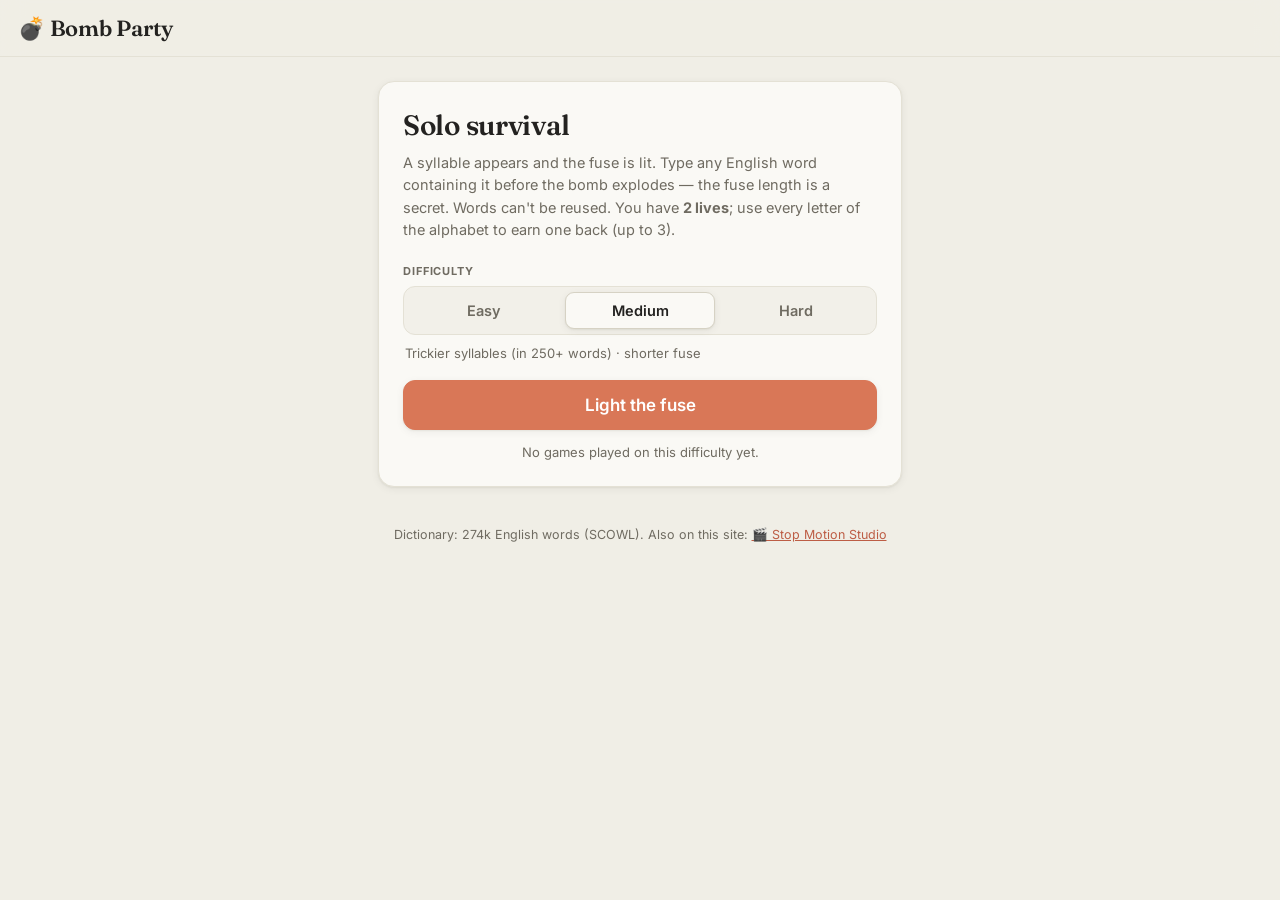
==== bombparty/index.html @ 0a611c5f "Add Bomb Party solo survival word game A new static page at bombparty/ alongside Stop Motion Studio:" ====
<!DOCTYPE html>
<html lang="en">
<head>
  <meta charset="UTF-8" />
  <meta name="viewport" content="width=device-width, initial-scale=1, viewport-fit=cover" />
  <meta name="theme-color" content="#F0EEE6" />
  <title>Bomb Party — Solo</title>
  <link rel="icon" href="data:image/svg+xml,<svg xmlns='http://www.w3.org/2000/svg' viewBox='0 0 100 100'><text y='.9em' font-size='90'>💣</text></svg>" />
  <link rel="preconnect" href="https://fonts.googleapis.com" />
  <link rel="preconnect" href="https://fonts.gstatic.com" crossorigin />
  <link href="https://fonts.googleapis.com/css2?family=Fraunces:opsz,wght@9..144,400;9..144,500;9..144,600;9..144,700&family=Inter:wght@400;500;600;700&display=swap" rel="stylesheet" />
  <link rel="stylesheet" href="styles.css" />
</head>
<body>
  <header class="topbar">
    <h1 class="brand">💣 Bomb&nbsp;Party</h1>
    <div class="topbar-best muted" id="topBest"></div>
  </header>

  <main>
    <!-- LOADING -->
    <section id="loadingScreen" class="card center">
      <div class="bomb-idle">💣</div>
      <p class="muted">Loading dictionary…</p>
    </section>

    <!-- ERROR -->
    <section id="errorScreen" class="card center hidden">
      <div class="bomb-idle">🧨</div>
      <p>Couldn't load the dictionary.</p>
      <p class="muted" id="errorDetail"></p>
      <button class="btn primary" id="retryBtn">Retry</button>
    </section>

    <!-- MENU -->
    <section id="menuScreen" class="card hidden">
      <h2 class="menu-title">Solo survival</h2>
      <p class="menu-blurb muted">
        A syllable appears and the fuse is lit. Type any English word containing
        it before the bomb explodes — the fuse length is a secret. Words can't
        be reused. You have <strong>2 lives</strong>; use every letter of the
        alphabet to earn one back (up to 3).
      </p>

      <div class="field-label">Difficulty</div>
      <div class="seg" id="difficultySeg" role="radiogroup" aria-label="Difficulty"></div>
      <p class="diff-hint muted" id="diffHint"></p>

      <button class="btn primary big" id="startBtn">Light the fuse</button>
      <p class="best-line muted" id="menuBest"></p>
    </section>

    <!-- GAME -->
    <section id="gameScreen" class="hidden">
      <div class="hud">
        <div class="hearts" id="hearts" aria-label="Lives"></div>
        <div class="hud-score"><span id="score">0</span><span class="muted"> words</span></div>
      </div>

      <div class="bomb-stage card" id="bombStage">
        <div class="bomb" id="bomb">💣</div>
        <div class="prompt" id="prompt" aria-live="polite"></div>
        <div class="prompt-sub muted">type a word containing this</div>
      </div>

      <form id="answerForm" autocomplete="off">
        <input
          id="answerInput"
          type="text"
          inputmode="latin"
          autocomplete="off"
          autocorrect="off"
          autocapitalize="off"
          spellcheck="false"
          placeholder="type a word…"
          aria-label="Your word"
        />
        <button type="submit" class="btn primary">Go</button>
      </form>

      <div class="feedback" id="feedback" aria-live="polite">&nbsp;</div>

      <div class="alphabet" id="alphabet" aria-label="Letters used — complete the alphabet for an extra life"></div>
    </section>

    <!-- GAME OVER -->
    <section id="overScreen" class="card center hidden">
      <div class="boom">💥</div>
      <h2>Game over</h2>
      <p class="over-score"><span id="overScore"></span> <span class="muted">words survived</span></p>
      <p class="over-best" id="overBest"></p>
      <p class="over-hint muted" id="overHint"></p>
      <div class="btn-row">
        <button class="btn primary" id="againBtn">Play again</button>
        <button class="btn" id="menuBtn">Change difficulty</button>
      </div>
    </section>
  </main>

  <footer class="footer muted">
    Dictionary: 274k English words (SCOWL). Also on this site:
    <a href="../">🎬 Stop Motion Studio</a>
  </footer>

  <script type="module" src="js/main.js"></script>
</body>
</html>
---- bombparty/styles.css ----
/* ============================================================
   Bomb Party — Claude design system
   Warm "bone" paper background, clay-orange accent,
   Fraunces serif display + Inter sans body.
   ============================================================ */
:root {
  /* Surfaces */
  --bg: #F0EEE6;
  --panel: #FAF9F5;
  --panel-2: #F2F0E9;
  --panel-3: #EAE7DC;
  --line: #E4E1D5;
  --line-strong: #D6D2C4;

  /* Ink */
  --text: #232220;
  --muted: #6F6B61;
  --faint: #9A958A;

  /* Brand */
  --primary: #D97757;
  --primary-ink: #C25B3B;
  --accent: #BD5D45;
  --accent-2: #E0A33A;
  --on-primary: #FFFFFF;

  --good: #4A7C59;
  --bad: #B3452F;

  --radius: 16px;
  --radius-sm: 12px;
  --shadow: 0 1px 2px rgba(40,33,22,.05), 0 8px 28px rgba(40,33,22,.10);
  --shadow-sm: 0 1px 2px rgba(40,33,22,.06), 0 2px 8px rgba(40,33,22,.06);

  --sans: "Inter", -apple-system, BlinkMacSystemFont, "Segoe UI", Roboto, Helvetica, Arial, sans-serif;
  --serif: "Fraunces", Georgia, "Times New Roman", serif;
}

* { box-sizing: border-box; -webkit-tap-highlight-color: transparent; }

html, body {
  margin: 0;
  background: var(--bg);
  color: var(--text);
  font-family: var(--sans);
  -webkit-font-smoothing: antialiased;
  text-rendering: optimizeLegibility;
}

h1, h2, h3 { margin: 0; font-weight: 600; }
.muted { color: var(--muted); }
.hidden { display: none !important; }

/* ---------- Top bar ---------- */
.topbar {
  position: sticky;
  top: 0;
  z-index: 20;
  display: flex;
  align-items: center;
  justify-content: space-between;
  gap: 12px;
  padding: 14px 18px;
  padding-top: calc(14px + env(safe-area-inset-top));
  background: rgba(240,238,230,.82);
  backdrop-filter: saturate(140%) blur(12px);
  -webkit-backdrop-filter: saturate(140%) blur(12px);
  border-bottom: 1px solid var(--line);
}
.brand {
  font-family: var(--serif);
  font-size: 22px;
  font-weight: 600;
  letter-spacing: -.01em;
}
.topbar-best { font-size: 13px; font-weight: 600; }

main {
  max-width: 560px;
  margin: 0 auto;
  padding: 24px 18px 40px;
  display: flex;
  flex-direction: column;
  gap: 18px;
}

/* ---------- Cards ---------- */
.card {
  background: var(--panel);
  border: 1px solid var(--line);
  border-radius: var(--radius);
  box-shadow: var(--shadow-sm);
  padding: 26px 24px;
}
.center { text-align: center; }

.bomb-idle { font-size: 56px; margin-bottom: 8px; }

/* ---------- Buttons ---------- */
.btn {
  appearance: none;
  border: 1px solid var(--line-strong);
  background: var(--panel);
  color: var(--text);
  font-family: var(--sans);
  font-size: 15px;
  font-weight: 600;
  padding: 11px 20px;
  border-radius: var(--radius-sm);
  cursor: pointer;
  box-shadow: var(--shadow-sm);
  transition: transform .08s ease, background .15s ease, border-color .15s ease;
}
.btn:hover { background: var(--panel-2); }
.btn:active { transform: scale(.97); }
.btn.primary {
  background: var(--primary);
  border-color: var(--primary);
  color: var(--on-primary);
}
.btn.primary:hover { background: var(--primary-ink); border-color: var(--primary-ink); }
.btn.big { width: 100%; padding: 14px 20px; font-size: 17px; margin-top: 18px; }
.btn-row { display: flex; gap: 10px; justify-content: center; margin-top: 18px; flex-wrap: wrap; }

/* ---------- Menu ---------- */
.menu-title { font-family: var(--serif); font-size: 28px; letter-spacing: -.01em; }
.menu-blurb { font-size: 14.5px; line-height: 1.55; margin: 10px 0 22px; }
.field-label {
  font-size: 11px;
  font-weight: 700;
  letter-spacing: .08em;
  text-transform: uppercase;
  color: var(--muted);
  margin-bottom: 8px;
}
.seg {
  display: grid;
  grid-template-columns: repeat(3, 1fr);
  gap: 6px;
  background: var(--panel-2);
  border: 1px solid var(--line);
  border-radius: var(--radius-sm);
  padding: 5px;
}
.seg-btn {
  appearance: none;
  border: 1px solid transparent;
  background: transparent;
  color: var(--muted);
  font-family: var(--sans);
  font-size: 14.5px;
  font-weight: 600;
  padding: 9px 0;
  border-radius: 9px;
  cursor: pointer;
  transition: background .15s ease, color .15s ease;
}
.seg-btn:hover { color: var(--text); }
.seg-btn.active {
  background: var(--panel);
  color: var(--text);
  border-color: var(--line-strong);
  box-shadow: var(--shadow-sm);
}
.diff-hint { font-size: 13px; margin: 10px 2px 0; min-height: 1.3em; }
.best-line { font-size: 13px; text-align: center; margin: 14px 0 0; }

/* ---------- HUD ---------- */
.hud {
  display: flex;
  align-items: center;
  justify-content: space-between;
  padding: 0 4px;
}
.hearts { display: flex; gap: 4px; font-size: 20px; }
.heart { transition: transform .2s ease; }
.heart.empty { opacity: .35; filter: grayscale(1); }
.hud-score { font-size: 17px; font-weight: 700; font-variant-numeric: tabular-nums; }

/* ---------- Bomb stage ---------- */
.bomb-stage {
  --danger: 0;
  position: relative;
  text-align: center;
  padding: 34px 20px 28px;
  overflow: hidden;
  border-color: color-mix(in srgb, var(--line) calc((1 - var(--danger)) * 100%), var(--bad));
  box-shadow: var(--shadow-sm),
    0 0 0 calc(var(--danger) * 4px) rgba(179,69,47,.12),
    inset 0 0 calc(var(--danger) * 60px) rgba(179,69,47, calc(var(--danger) * .14));
  transition: border-color .3s linear;
}
.bomb {
  font-size: 64px;
  line-height: 1;
  display: inline-block;
  will-change: transform;
}
.prompt {
  font-family: var(--serif);
  font-size: 54px;
  font-weight: 700;
  letter-spacing: .12em;
  margin-top: 10px;
  text-transform: uppercase;
  transition: color .15s ease;
}
.prompt.contained { color: var(--good); }
.prompt-sub { font-size: 12.5px; margin-top: 2px; letter-spacing: .02em; }

.bomb-stage.exploded { background: #F7E8E2; }

@keyframes stage-shake {
  0%, 100% { transform: translateX(0); }
  20% { transform: translateX(-7px); }
  40% { transform: translateX(6px); }
  60% { transform: translateX(-4px); }
  80% { transform: translateX(3px); }
}
.bomb-stage.shake { animation: stage-shake .35s ease; }

/* ---------- Answer form ---------- */
#answerForm { display: flex; gap: 10px; }
#answerInput {
  flex: 1;
  min-width: 0;
  background: var(--panel);
  border: 1px solid var(--line-strong);
  border-radius: var(--radius-sm);
  padding: 13px 16px;
  font-family: var(--sans);
  font-size: 18px;
  font-weight: 500;
  color: var(--text);
  box-shadow: var(--shadow-sm);
  transition: border-color .15s ease, box-shadow .15s ease;
}
#answerInput:focus {
  outline: none;
  border-color: var(--primary);
  box-shadow: 0 0 0 3px rgba(217,119,87,.18);
}
#answerInput:disabled { opacity: .55; }

/* ---------- Feedback ---------- */
.feedback {
  text-align: center;
  font-size: 14px;
  font-weight: 600;
  min-height: 1.4em;
  transition: color .15s ease;
}
.feedback.bad { color: var(--bad); }
.feedback.good { color: var(--good); }

/* ---------- Alphabet ---------- */
.alphabet {
  display: grid;
  grid-template-columns: repeat(13, 1fr);
  gap: 4px;
}
.letter {
  text-align: center;
  font-size: 12.5px;
  font-weight: 700;
  text-transform: uppercase;
  color: var(--faint);
  background: var(--panel-2);
  border: 1px solid var(--line);
  border-radius: 7px;
  padding: 5px 0;
  transition: background .2s ease, color .2s ease, border-color .2s ease;
}
.letter.used {
  background: var(--primary);
  border-color: var(--primary);
  color: var(--on-primary);
}

/* ---------- Game over ---------- */
.boom { font-size: 56px; margin-bottom: 6px; }
.over-score { font-size: 22px; font-weight: 700; margin: 12px 0 4px; }
.over-score span:first-child { font-size: 34px; font-family: var(--serif); }
.over-best { font-size: 14.5px; font-weight: 600; margin: 4px 0; }
.over-hint { font-size: 13.5px; line-height: 1.5; margin: 10px 0 0; }

/* ---------- Footer ---------- */
.footer {
  text-align: center;
  font-size: 12.5px;
  padding: 0 18px calc(26px + env(safe-area-inset-bottom));
}
.footer a { color: var(--accent); }

@media (max-width: 420px) {
  .prompt { font-size: 42px; }
  .bomb { font-size: 52px; }
  .alphabet { grid-template-columns: repeat(13, 1fr); gap: 3px; }
}
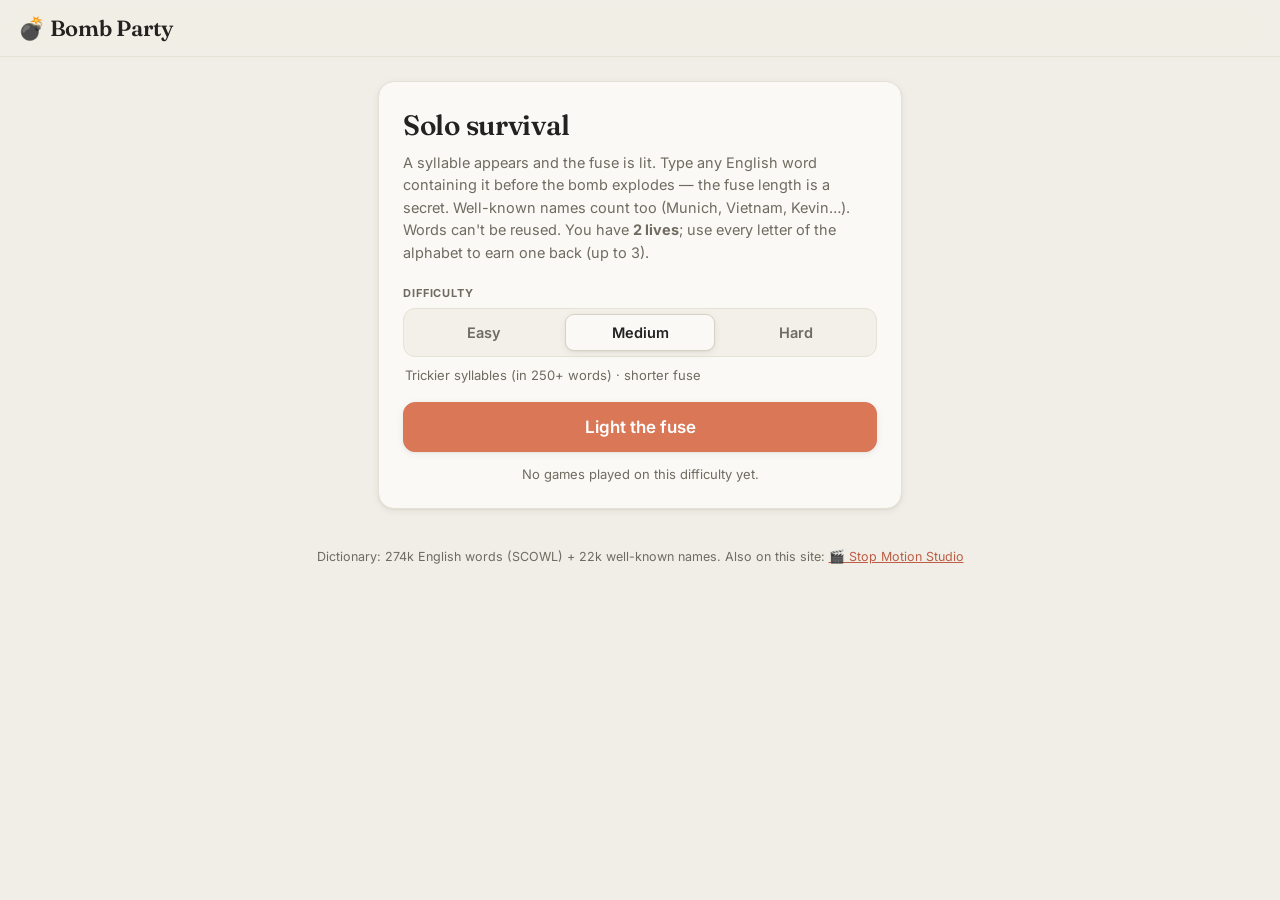
==== commit faa6c870: "Accept well-known proper names as valid answers Players kept typing famous places (Munich, Vietnam) " ====
--- a/bombparty/index.html
+++ b/bombparty/index.html
@@ -37,9 +37,10 @@
       <h2 class="menu-title">Solo survival</h2>
       <p class="menu-blurb muted">
         A syllable appears and the fuse is lit. Type any English word containing
-        it before the bomb explodes — the fuse length is a secret. Words can't
-        be reused. You have <strong>2 lives</strong>; use every letter of the
-        alphabet to earn one back (up to 3).
+        it before the bomb explodes — the fuse length is a secret. Well-known
+        names count too (Munich, Vietnam, Kevin…). Words can't be reused. You
+        have <strong>2 lives</strong>; use every letter of the alphabet to earn
+        one back (up to 3).
       </p>
 
       <div class="field-label">Difficulty</div>
@@ -98,7 +99,7 @@
   </main>
 
   <footer class="footer muted">
-    Dictionary: 274k English words (SCOWL). Also on this site:
+    Dictionary: 274k English words (SCOWL) + 22k well-known names. Also on this site:
     <a href="../">🎬 Stop Motion Studio</a>
   </footer>
 
